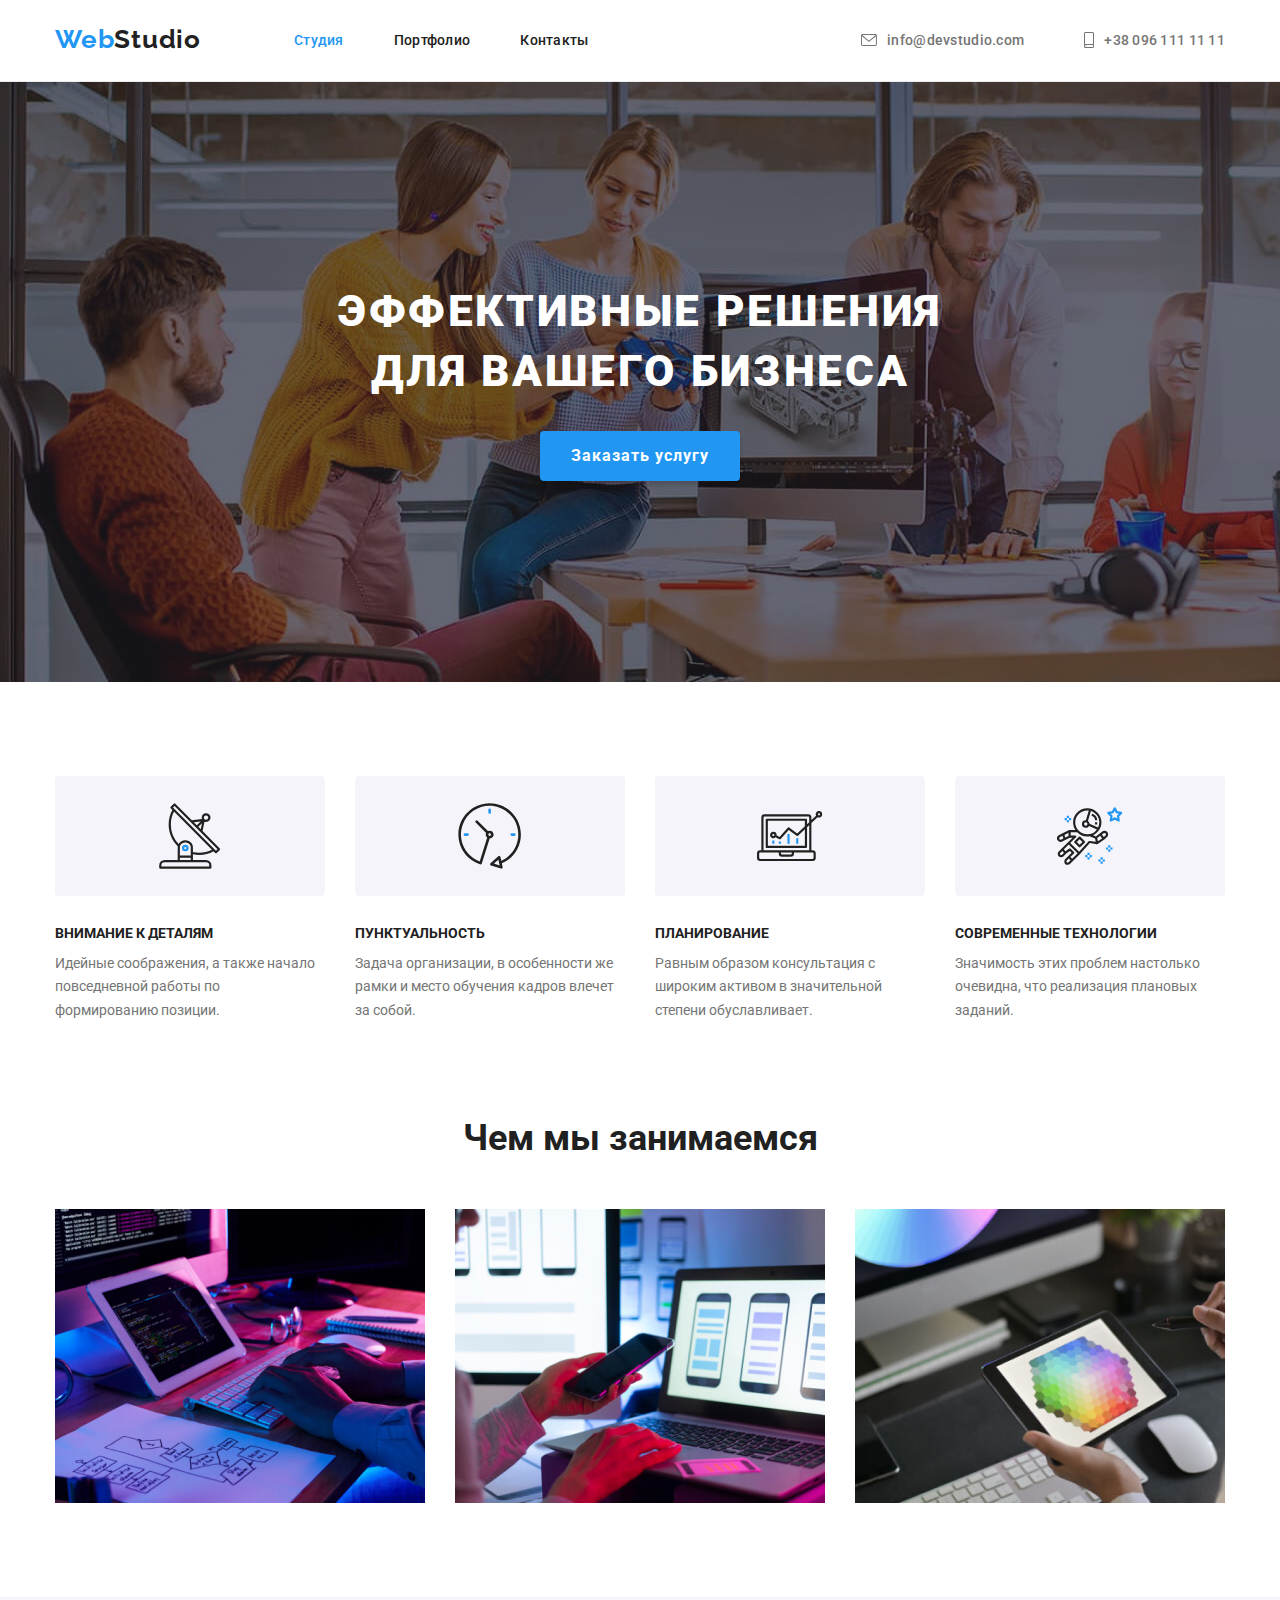
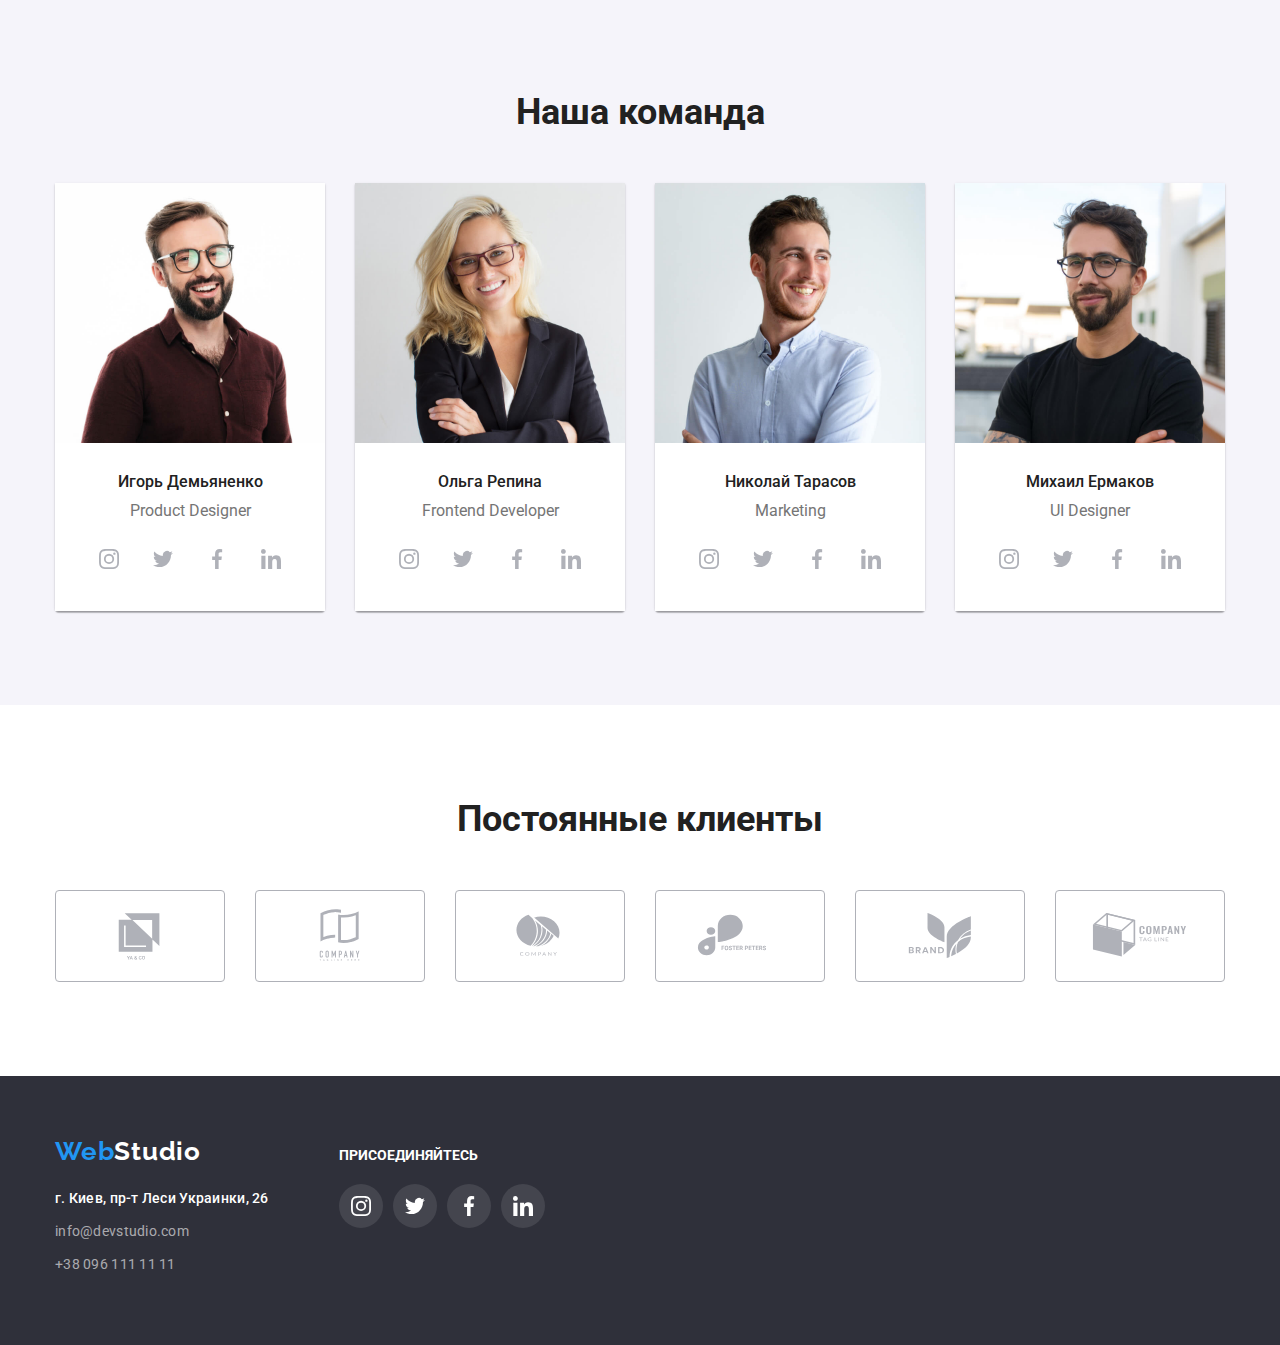
==== index.html @ e7f9e3fd "Добавляет задание № 4" ====
<!DOCTYPE html>
<html lang="ru">
  <head>
    <meta charset="UTF-8" />
    <meta http-equiv="X-UA-Compatible" content="IE=edge" />
    <meta name="viewport" content="width=device-width, initial-scale=1.0" />
    <title>Document</title>
    <link rel="preconnect" href="https://fonts.gstatic.com" />
    <link
      href="https://fonts.googleapis.com/css2?family=Raleway:wght@700&family=Roboto:wght@400;500;700;900&display=swap"
      rel="stylesheet"
    />
    <link rel="stylesheet" href="https://cdnjs.cloudflare.com/ajax/libs/modern-normalize/1.0.0/modern-normalize.css" />
    <link rel="stylesheet" href="./css/styles.css" />
  </head>
  <body>
    <header class="page-header">
      <div class="container main-nav">
        <a class="logo" href="./index.html">Web<span class="accend-logo">Studio</span></a>
        <nav>
          <ul class="site-nav list">
            <li class="item"><a class="linc current" href="./index.html">Студия</a></li>
            <li class="item"><a class="linc" href="./portfolio.html">Портфолио</a></li>
            <li class="item"><a class="linc" href="">Контакты</a></li>
          </ul>
        </nav>
        <ul class="contact-info list">
          <li class="item">
            <a class="linc header-mail-info" href="mailto:info@devstudio.com">
              <svg class="header-mail-info" width="16" height="12">
                <use href="./images/sprite.svg#icon-envelope"></use>
              </svg>
              info@devstudio.com</a
            >
          </li>
          <li class="item">
            <a class="linc header-tel-info" href="tel:+380961111111"
              ><svg class="header-mail-info" width="10" height="16">
                <use href="./images/sprite.svg#icon-smartphone"></use>
              </svg>
              +38 096 111 11 11</a
            >
          </li>
        </ul>
      </div>
    </header>
    <main>
      <!-- Блок герой -->

      <section class="hero-section">
        <div class="hero-container">
          <h1 class="page-title">Эффективные решения<br />для вашего бизнеса</h1>
          <button class="hero-btn" type="button">Заказать услугу</button>
        </div>
      </section>

      <!-- Особенности -->

      <section class="section">
        <div class="container">
          <h2 class="visually-hidden">Особенности</h2>
          <ul class="features list">
            <li class="features-item">
              <div class="icon">
                <svg class="icon-features">
                  <use href="./images/sprite.svg#icon-antenna"></use>
                </svg>
              </div>
              <h3 class="title-features">Внимание к деталям</h3>
              <p class="features-desc">
                Идейные соображения, а также начало повседневной работы по формированию позиции.
              </p>
            </li>

            <li class="features-item">
              <div class="icon">
                <svg class="icon-features">
                  <use href="./images/sprite.svg#icon-clock"></use>
                </svg>
              </div>
              <h3 class="title-features">Пунктуальность</h3>
              <p class="features-desc">
                Задача организации, в особенности же рамки и место обучения кадров влечет за собой.
              </p>
            </li>

            <li class="features-item">
              <div class="icon">
                <svg class="icon-features">
                  <use href="./images/sprite.svg#icon-diagram"></use>
                </svg>
              </div>
              <h3 class="title-features">Планирование</h3>
              <p class="features-desc">
                Равным образом консультация с широким активом в значительной степени обуславливает.
              </p>
            </li>

            <li class="features-item">
              <div class="icon">
                <svg class="icon-features">
                  <use href="./images/sprite.svg#icon-astronaut"></use>
                </svg>
              </div>
              <h3 class="title-features">Современные технологии</h3>
              <p class="features-desc">Значимость этих проблем настолько очевидна, что реализация плановых заданий.</p>
            </li>
          </ul>
        </div>
      </section>
      <!-- Чем мы занимаемся -->
      <section class="section zero-top-padding">
        <div class="container">
          <h2 class="title-work">Чем мы занимаемся</h2>
          <ul class="what-we-do-list list">
            <li class="what-we-do-item"><img src="./images/box1.jpg" width="370" alt="Пример работы на комьтере" /></li>
            <li class="what-we-do-item"><img src="./images/box2.jpg" width="370" alt="Пример на телефонах" /></li>
            <li class="what-we-do-item"><img src="./images/box3.jpg" width="370" alt="Пример планшете" /></li>
          </ul>
        </div>
      </section>
      <!-- Наша команда -->
      <section class="our-team">
        <div class="container">
          <h2 class="title-work">Наша команда</h2>
          <ul class="team-list list">
            <li class="team-card">
              <img src="./images/teamcard1.jpg" width="270" alt="Игорь Демьяненко" />
              <div class="team-card-text">
                <h3 class="team-title">Игорь Демьяненко</h3>
                <p class="team-desc" lang="en">Product Designer</p>
                <ul class="social-list-icon list">
                  <li class="social-item-icon">
                    <a class="social-icon-link link" href="#">
                      <svg class="social-icon">
                        <use href="./images/sprite.svg#icon-instagram"></use>
                      </svg>
                    </a>
                  </li>
                  <li class="social-item-icon">
                    <a class="social-icon-link link" href="#">
                      <svg class="social-icon">
                        <use href="./images/sprite.svg#icon-twitter"></use>
                      </svg>
                    </a>
                  </li>
                  <li class="social-item-icon">
                    <a class="social-icon-link link" href="#">
                      <svg class="social-icon">
                        <use href="./images/sprite.svg#icon-facebook"></use>
                      </svg>
                    </a>
                  </li>
                  <li class="social-item-icon">
                    <a class="social-icon-link link" href="#">
                      <svg class="social-icon">
                        <use href="./images/sprite.svg#icon-linkedin"></use>
                      </svg>
                    </a>
                  </li>
                </ul>
              </div>
            </li>

            <li class="team-card">
              <img src="./images/teamcard2.jpg" width="270" alt="Ольга Репина" />
              <div class="team-card-text">
                <h3 class="team-title">Ольга Репина</h3>
                <p class="team-desc" lang="en">Frontend Developer</p>
                <ul class="social-list-icon list">
                  <li class="social-item-icon">
                    <a class="social-icon-link link" href="#">
                      <svg class="social-icon">
                        <use href="./images/sprite.svg#icon-instagram"></use>
                      </svg>
                    </a>
                  </li>
                  <li class="social-item-icon">
                    <a class="social-icon-link link" href="#">
                      <svg class="social-icon">
                        <use href="./images/sprite.svg#icon-twitter"></use>
                      </svg>
                    </a>
                  </li>
                  <li class="social-item-icon">
                    <a class="social-icon-link link" href="#">
                      <svg class="social-icon">
                        <use href="./images/sprite.svg#icon-facebook"></use>
                      </svg>
                    </a>
                  </li>
                  <li class="social-item-icon">
                    <a class="social-icon-link link" href="#">
                      <svg class="social-icon">
                        <use href="./images/sprite.svg#icon-linkedin"></use>
                      </svg>
                    </a>
                  </li>
                </ul>
              </div>
            </li>

            <li class="team-card">
              <img src="./images/teamcard3.jpg" width="270" alt="Николай Тарасов" />
              <div class="team-card-text">
                <h3 class="team-title">Николай Тарасов</h3>
                <p class="team-desc" lang="en">Marketing</p>
                <ul class="social-list-icon list">
                  <li class="social-item-icon">
                    <a class="social-icon-link link" href="#">
                      <svg class="social-icon">
                        <use href="./images/sprite.svg#icon-instagram"></use>
                      </svg>
                    </a>
                  </li>
                  <li class="social-item-icon">
                    <a class="social-icon-link link" href="#">
                      <svg class="social-icon">
                        <use href="./images/sprite.svg#icon-twitter"></use>
                      </svg>
                    </a>
                  </li>
                  <li class="social-item-icon">
                    <a class="social-icon-link link" href="#">
                      <svg class="social-icon">
                        <use href="./images/sprite.svg#icon-facebook"></use>
                      </svg>
                    </a>
                  </li>
                  <li class="social-item-icon">
                    <a class="social-icon-link link" href="#">
                      <svg class="social-icon">
                        <use href="./images/sprite.svg#icon-linkedin"></use>
                      </svg>
                    </a>
                  </li>
                </ul>
              </div>
            </li>

            <li class="team-card">
              <img src="./images/teamcard4.jpg" width="270" alt="Михаил Ермаков" />
              <div class="team-card-text">
                <h3 class="team-title">Михаил Ермаков</h3>
                <p class="team-desc" lang="en">UI Designer</p>
                <ul class="social-list-icon list">
                  <li class="social-item-icon">
                    <a class="social-icon-link link" href="#">
                      <svg class="social-icon">
                        <use href="./images/sprite.svg#icon-instagram"></use>
                      </svg>
                    </a>
                  </li>
                  <li class="social-item-icon">
                    <a class="social-icon-link link" href="#">
                      <svg class="social-icon">
                        <use href="./images/sprite.svg#icon-twitter"></use>
                      </svg>
                    </a>
                  </li>
                  <li class="social-item-icon">
                    <a class="social-icon-link link" href="#">
                      <svg class="social-icon">
                        <use href="./images/sprite.svg#icon-facebook"></use>
                      </svg>
                    </a>
                  </li>
                  <li class="social-item-icon">
                    <a class="social-icon-link link" href="#">
                      <svg class="social-icon">
                        <use href="./images/sprite.svg#icon-linkedin"></use>
                      </svg>
                    </a>
                  </li>
                </ul>
              </div>
            </li>
          </ul>
        </div>
      </section>
    </main>

    <!-- Постоянные клиенты -->

    <section class="section">
      <div class="container">
        <h2 class="section-title">Постоянные клиенты</h2>
        <ul class="clients-list list">
          <li class="clients-item">
            <a class="clients-link" href="#">
              <svg class="clients-icons-svg" width="41" height="47">
                <use href="./images/sprite.svg#icon-client1"></use>
              </svg>
            </a>
          </li>
          <li class="clients-item">
            <a class="clients-link" href="#">
              <svg class="clients-icons-svg" width="40" height="52">
                <use href="./images/sprite.svg#icon-client2"></use>
              </svg>
            </a>
          </li>
          <li class="clients-item">
            <a class="clients-link" href="#">
              <svg class="clients-icons-svg" width="43" height="41">
                <use href="./images/sprite.svg#icon-client3"></use>
              </svg>
            </a>
          </li>
          <li class="clients-item">
            <a class="clients-link" href="#">
              <svg class="clients-icons-svg" width="84" height="41">
                <use href="./images/sprite.svg#icon-client4"></use>
              </svg>
            </a>
          </li>
          <li class="clients-item">
            <a class="clients-link" href="#">
              <svg class="clients-icons-svg" width="62" height="45">
                <use href="./images/sprite.svg#icon-client5"></use>
              </svg>
            </a>
          </li>
          <li class="clients-item">
            <a class="clients-link" href="#">
              <svg class="clients-icons-svg" width="94" height="44">
                <use href="./images/sprite.svg#icon-client6"></use>
              </svg>
            </a>
          </li>
        </ul>
      </div>
    </section>
    <!-- Футер -->

    <footer class="section-footer">
      <div class="container d-flex">
        <div class="address-wrapp">
          <a class="logo logo-footer" href="./index.html">Web<span class="accend-logo-footer">Studio</span></a>
          <address class="address">
            <ul class="list navigation">
              <li>
                <a class="linc navigation" target="_blank" rel="noreferrer noopener" href="http://surl.li/pcxl"
                  >г. Киев, пр-т Леси Украинки, 26</a
                >
              </li>
              <li>
                <a class="linc contact-info contact-info-footer" href="mailto:info@devstudio.com">info@devstudio.com</a>
              </li>
              <li>
                <a class="linc contact-info" href="tel:+380961111111">+38 096 111 11 11</a>
              </li>
            </ul>
          </address>
        </div>
        <div class="socials-wrap">
          <p class="socials-title">присоединяйтесь</p>
          <ul class="social-list-icon list">
            <li class="social-item-icon">
              <a class="social-icon-link link" href="">
                <svg class="social-icon">
                  <use href="./images/sprite.svg#icon-instagram"></use>
                </svg>
              </a>
            </li>
            <li class="social-item-icon">
              <a class="social-icon-link link" href="">
                <svg class="social-icon">
                  <use href="./images/sprite.svg#icon-twitter"></use>
                </svg>
              </a>
            </li>
            <li class="social-item-icon">
              <a class="social-icon-link link" href="">
                <svg class="social-icon">
                  <use href="./images/sprite.svg#icon-facebook"></use>
                </svg>
              </a>
            </li>
            <li class="social-item-icon">
              <a class="social-icon-link link" href="">
                <svg class="social-icon">
                  <use href="./images/sprite.svg#icon-linkedin"></use>
                </svg>
              </a>
            </li>
          </ul>
        </div>
      </div>
    </footer>
  </body>
</html>
---- css/styles.css ----
:root {
  --accend-color: #2196f3;

  --primary-text-color: #212121;
  --secondary-text-color: #757575;
  --header-bg-color: #ffffff;

  --hero-bg-color: #2f303a;
  --primary-main-color: #e5e5e5;
  --secondary-main-color: #f5f4fa;

  --primary-font-famaly: 'Roboto', 'sans-serif';
  --secondary-font-famaly: 'Raleway', 'sans-serif';

  --title-font-weight: 700;
  --sub-titel-font-weigt: 500;
  --primary-font-size: 14px;
  --secondary-font-size: 16px;
  --line-height: 1.14;
  --main-letter-spacing: 0.03em;

  --card-set-gap: 30px;
}

/* Сброс сандартных стилей */

.list {
  list-style: none;
  padding: 0;
}

img {
  display: block;
  width: 100%;
  height: auto;
}

h1,
h2,
h3,
h4,
p,
ul {
  margin: 0;
}

/* Хедер */

.linc.header-tel-info,
.linc.header-mail-info {
  color: var(--secondary-text-color);
}

.header-mail-info {
  margin-right: 10px;
  fill: currentColor;
}

.header-mail-info:hover,
.header-mail-info:focus {
  fill: var(--accend-color);
}

.linc.header-tel-info:hover,
.linc.header-tel-info:focus {
  fill: var(--accend-color);
}

.page-header {
  border-bottom: 1px solid #ececec;
}

body {
  font-family: var(--primary-font-famaly);
  font-size: var(--primary-font-size);
  line-height: var(--line-height);
  color: var(--primary-text-color);
  background-color: var(--header-bg-color);
}

/* Навигация сайта */

.linc {
  display: flex;
  align-items: center;
  color: var(--primary-text-color);
  text-decoration: none;
  font-weight: var(--sub-titel-font-weigt);
  font-size: var(--primary-font-size);
  line-height: 1.19;
  letter-spacing: 0.02em;
  padding: 32px 0px;
}

.linc:hover,
.linc:focus {
  color: var(--accend-color);
}

.site-nav .linc.current {
  color: var(--accend-color);
}

.site-nav .linc {
  display: block;
  padding: 30px 0px;
}

.site-nav {
  display: flex;
}

.site-nav .item + .item {
  margin-left: 50px;
}

/* Контакты */

.contact-info {
  display: flex;
  margin-left: auto;

  padding-top: 0px;
  padding-bottom: 0px;
}

.contact-info .item + .item {
  margin-left: 50px;
}

/* main-nav */

.main-nav {
  display: flex;
  align-items: center;
}

.container {
  width: 1200px;
  padding-left: 15px;
  padding-right: 15px;
  margin: 0 auto;
}

/* .site-nav .item:not(:last-child) {
  margin-right: 50px;
} */

/* Логотип */

.logo {
  font-family: var(--secondary-font-famaly);
  font-weight: bold;
  font-size: 26px;
  line-height: 1.2;
  letter-spacing: var(--main-letter-spacing);
  text-decoration: none;
  color: var(--accend-color);
  margin-right: 93px;
  padding-top: 24px;
  padding-bottom: 25px;
}

.logo-footer {
  margin-right: 0px;
  margin-bottom: 20px;
  display: inline-block;
  padding-top: 0;
  padding-bottom: 0;
}

.accend-logo {
  color: var(--primary-text-color);
}

/* Герой */

.page-title {
  font-family: var(--primary-font-famaly);
  font-weight: 900;
  font-size: 44px;
  line-height: 1.36;
  letter-spacing: 0.06em;
  text-transform: uppercase;
  color: var(--header-bg-color);
  margin-bottom: 30px;
  text-align: center;
}

.hero-section {
  min-height: 600px;
  /* max-width: 1600px; */
  display: flex;
  justify-content: center;
  align-items: center;
  text-align: center;
  background-color: var(--hero-bg-color);
  background-image: linear-gradient(to right, rgba(47, 48, 58, 0.4), rgba(47, 48, 58, 0.4)), url(../images/bgimg.jpg);
  background-size: cover;
}

.hero-btn {
  font-weight: var(--title-font-weight);
  font-size: var(--secondary-font-size);
  line-height: 1.8;
  letter-spacing: 0.06em;
  text-align: center;

  color: var(--header-bg-color);
  background-color: var(--accend-color);

  border: none;
  border-radius: 4px;
  min-width: 200px;
  min-height: 50px;
  cursor: pointer;
  box-shadow: 0px 4px 4px rgba(0, 0, 0, 0.15);
}

/* Особенности */

.visually-hidden {
  position: absolute !important;
  clip: rect(1px 1px 1px 1px);
  clip: rect(1px, 1px, 1px, 1px);
  padding: 0 !important;
  border: 0 !important;
  height: 1px !important;
  width: 1px !important;
  overflow: hidden;
}

.features {
  display: flex;
  flex-wrap: wrap;
  margin-left: -30px;
  margin-top: -30px;
}

.features-item {
  width: calc(100% / 4 - 30px);
  margin-left: 30px;
  margin-top: 30px;
}

.title-features {
  font-size: var(--primary-font-size);
  font-weight: var(--title-font-weight);
  text-transform: uppercase;
  margin-bottom: 10px;
}

.features-desc {
  line-height: 1.7;
  color: var(--secondary-text-color);
}

/* section */

.section {
  padding-top: 94px;
  padding-bottom: 94px;
}

.section-title {
  font-weight: var(--title-font-weight);
  font-size: 36px;
  text-align: center;
  margin-bottom: 50px;
}

/* Чем мы занимаемся */

.section.zero-top-padding {
  padding-top: 0;
}

.what-we-do-list {
  display: flex;
  flex-wrap: wrap;
  margin-left: -30px;
  margin-top: -30px;
  padding-left: 0px;
}

.what-we-do-item {
  display: flex;
  width: calc(100% / 3 - 30px);
  margin-left: 30px;
  margin-top: 30px;
}

.title-work {
  font-weight: bold;
  font-size: 36px;
  line-height: 42px;
  text-align: center;
  margin-bottom: 50px;
}

.icon {
  display: flex;
  background: #f5f4fa;
  width: 270px;
  height: 120px;
  border-radius: 4px;
  justify-content: center;
  align-items: center;
  margin-bottom: 30px;
}

.icon-features {
  display: block;
  width: 65.32px;
  height: 70px;
}

/* Наша команда */

.our-team {
  background-color: var(--secondary-main-color);
  padding-top: 94px;
  padding-bottom: 94px;
}

.team-title {
  font-weight: var(--sub-titel-font-weigt);
  font-size: var(--secondary-font-size);
  line-height: 1.18;
  margin-bottom: 10px;
}

.team-desc {
  color: var(--secondary-text-color);
  font-size: var(--secondary-font-size);
  line-height: 1.18;
  margin-bottom: 16px;
}

.team-card-text {
  padding: 30px 30px;
  background-color: var(--header-bg-color);
}

.team-card {
  width: calc(100% / 4 - 30px);
  margin-left: 30px;
  margin-top: 30px;

  text-align: center;
  background-color: var(--primary-bg-color);
  box-shadow: 0px 1px 3px rgba(0, 0, 0, 0.12), 0px 1px 1px rgba(0, 0, 0, 0.14), 0px 2px 1px rgba(0, 0, 0, 0.2);
  border-radius: 0px 0px 4px 4px;
}

.team-list {
  display: flex;
  flex-wrap: wrap;
  margin-left: -30px;
  margin-top: -30px;
}

/* Постоянные клиенты */

.clients-list {
  display: flex;
  flex-wrap: wrap;
  margin-top: calc(-1 * var(--card-set-gap));
  margin-left: calc(-1 * var(--card-set-gap));
}

.clients-item {
  width: calc((100% - var(--card-set-gap) * 6) / 6);
  margin-top: var(--card-set-gap);
  margin-left: var(--card-set-gap);
}

.clients-link {
  display: flex;
  justify-content: center;
  align-items: center;
  width: 170px;
  height: 92px;
  border: 1px solid #afb1b8;
  border-radius: 4px;
}

.clients-link:hover,
.clients-link:focus {
  border-color: var(--accend-color);
}

.clients-link:hover .clients-icons-svg,
.clients-link:focus .clients-icons-svg {
  fill: var(--accend-color);
}

.clients-icons-svg {
  width: 106px;
  height: 60px;
  fill: #afb1b8;
}

/* Футер */

.section-footer {
  background-color: var(--hero-bg-color);
  padding-top: 60px;
  padding-bottom: 60px;
}

.accend-logo-footer {
  color: var(--header-bg-color);
}

.navigation {
  font-style: normal;
  font-size: var(--primary-font-sise);
  line-height: 1.71;
  color: var(--header-bg-color);
  margin-bottom: 9px;
  display: inline-block;
  padding-top: 0px;
  padding-bottom: 0px;
}

.contact-info {
  font-style: normal;
  font-weight: 400;
  line-height: 1.7;
  color: rgba(255, 255, 255, 0.6);
}

.address-wrapp {
  display: inline-block;
  max-width: 231px;
  margin-right: 70px;
}

.section-footer .container.d-flex {
  display: flex;
  align-items: baseline;
}

/* .social-footer .container.d-flex .socials-title {
  margin-bottom: 8px;
} */

/* social icon */

.socials-title {
  font-weight: 700;
  text-transform: uppercase;
  color: var(--header-bg-color);
  margin-bottom: 20px;
}

.socials-wrap {
  display: inline-block;
}

.social-item-icon:not(:last-child) {
  margin-right: 10px;
}

.social-icon-link {
  display: flex;
  justify-content: center;
  align-items: center;
  width: 44px;
  height: 44px;
}

.social-list-icon {
  display: inline-flex;
}

.social-icon-link:hover .social-icon,
.social-icon-link:focus .social-icon {
  fill: var(--header-bg-color);
}

.social-icon {
  width: 20px;
  height: 20px;
  fill: #afb1b8;
}

.section-footer .social-icon {
  fill: #fff;
}

.section-footer .social-icon-link {
  border-radius: 50%;
  background-color: rgba(255, 255, 255, 0.1);
}

.social-icon-link:hover,
.social-icon-link:focus {
  background-color: var(--accend-color);
  border-radius: 50%;
}

/* portfolio.html */

.buttons:hover,
.buttons:focus {
  color: var(--header-bg-color);
  background-color: var(--accend-color);
  box-shadow: 0px 3px 1px rgba(0, 0, 0, 0.1), 0px 1px 2px rgba(0, 0, 0, 0.08), 0px 2px 2px rgba(0, 0, 0, 0.12);
}

.buttons {
  font-weight: var(--sub-titel-font-weigt);
  font-size: var(--secondary-font-size);
  line-height: 1.6;
  letter-spacing: 0.03em;
  background-color: #f5f4fa;
  cursor: pointer;
  border: none;
  border-radius: 4px;
  padding: 6px 22px;
}

.portfolio-title {
  font-size: 18px;
  line-height: 2;
  letter-spacing: 0.06em;
}

.portfolio-desc {
  font-size: var(--secondary-font-size);
  line-height: 1.8;
  color: #757575;
}

.web-site {
  margin-bottom: 50px;
  display: flex;
  justify-content: center;
}

.web-site .item + .item {
  margin-left: 8px;
}

.portfolio {
  display: flex;
  flex-wrap: wrap;
  margin-left: -30px;
  margin-top: -30px;
}

.portfolio-card {
  width: calc(100% / 3 - 30px);
  /* flex-basis: calc((100% - 30px * 3) / 3); */
  margin-left: 30px;
  margin-top: 30px;
}

.portf-card-text {
  padding: 20px 24px;
  border: 1px solid #eee;
  border-top: none;
}

.contact-info-footer {
  margin-bottom: 9px;
  padding-top: 0px;
  padding-bottom: 0px;
}

/* buttons */

.web-site .item .buttons.current {
  color: var(--header-bg-color);
  background-color: var(--accend-color);
  box-shadow: 0px 3px 1px rgba(0, 0, 0, 0.1), 0px 1px 2px rgba(0, 0, 0, 0.08), 0px 2px 2px rgba(0, 0, 0, 0.12);
}
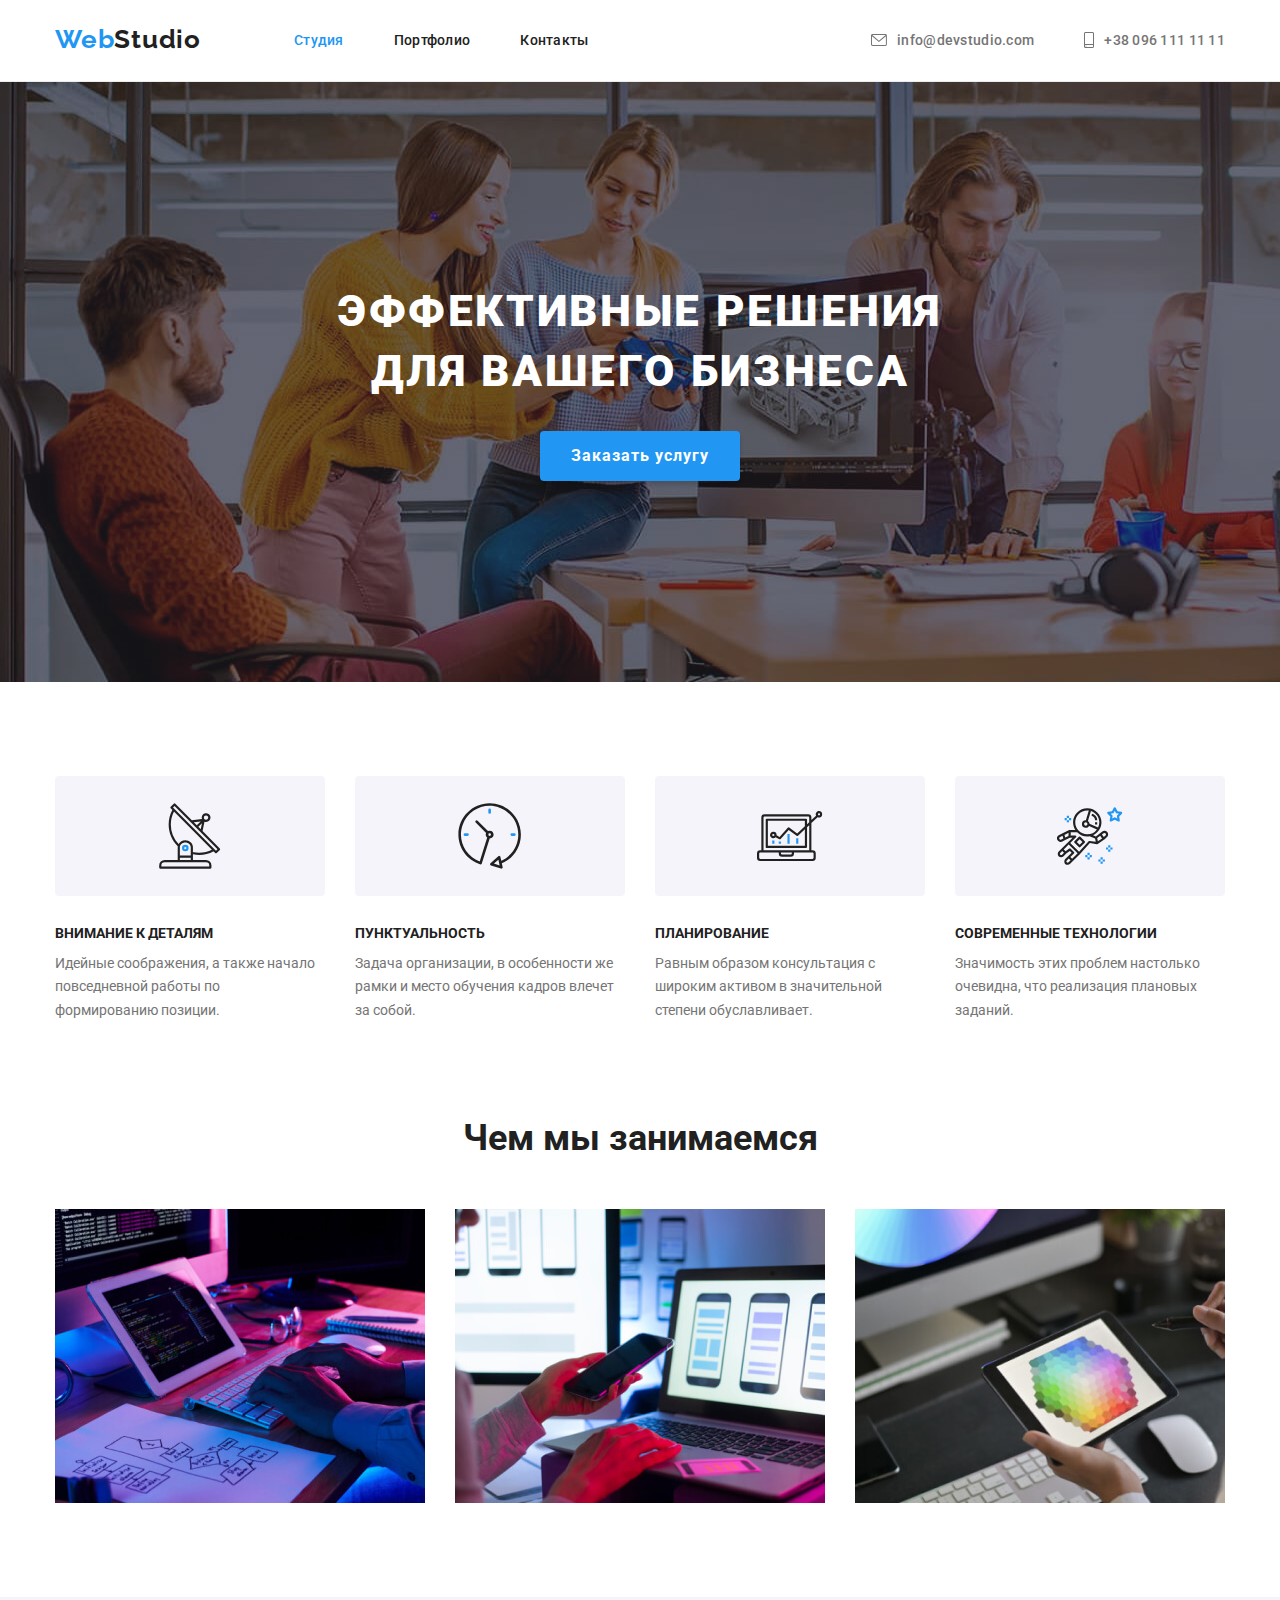
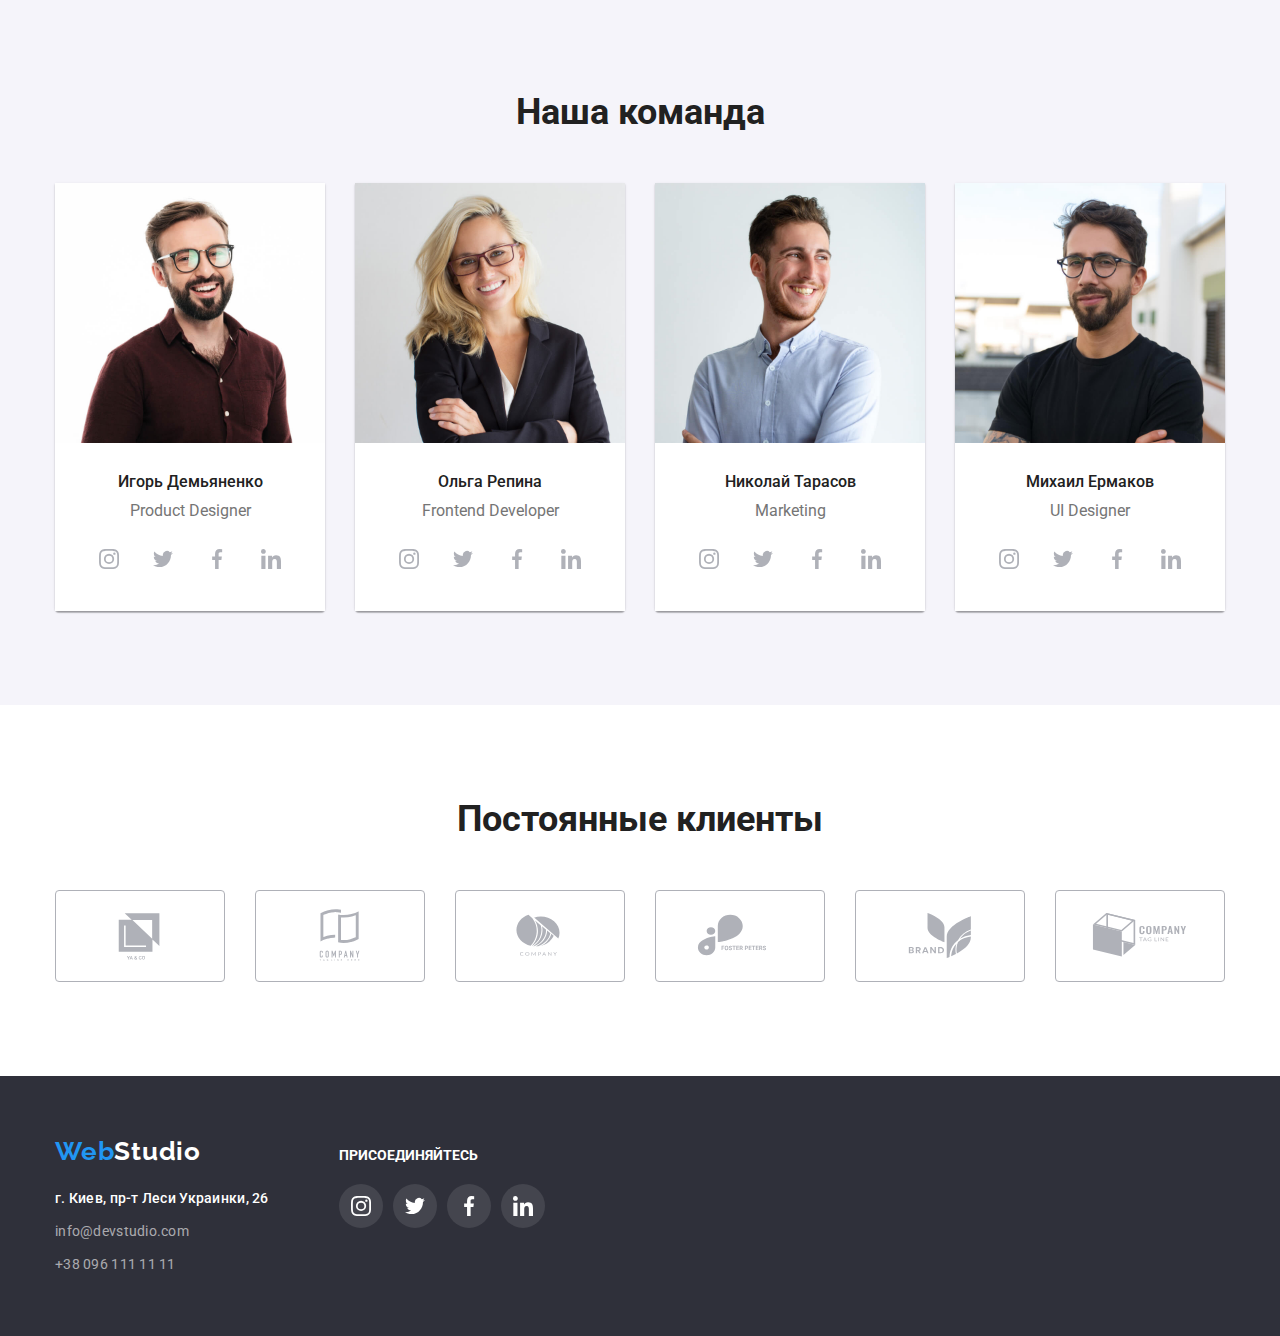
==== commit aae65d45: "Добавляет правки ментора." ====
--- a/index.html
+++ b/index.html
@@ -10,17 +10,28 @@
       href="https://fonts.googleapis.com/css2?family=Raleway:wght@700&family=Roboto:wght@400;500;700;900&display=swap"
       rel="stylesheet"
     />
-    <link rel="stylesheet" href="https://cdnjs.cloudflare.com/ajax/libs/modern-normalize/1.0.0/modern-normalize.css" />
+    <link
+      rel="stylesheet"
+      href="https://cdnjs.cloudflare.com/ajax/libs/modern-normalize/1.0.0/modern-normalize.css"
+    />
     <link rel="stylesheet" href="./css/styles.css" />
   </head>
   <body>
     <header class="page-header">
       <div class="container main-nav">
-        <a class="logo" href="./index.html">Web<span class="accend-logo">Studio</span></a>
+        <a class="logo" href="./index.html"
+          >Web<span class="accend-logo">Studio</span></a
+        >
         <nav>
           <ul class="site-nav list">
-            <li class="item"><a class="linc current" href="./index.html">Студия</a></li>
-            <li class="item"><a class="linc" href="./portfolio.html">Портфолио</a></li>
+            <li class="item">
+              <a class="linc current" href="./index.html">Студия</a>
+            </li>
+
+            <li class="item">
+              <a class="linc" href="./portfolio.html">Портфолио</a>
+            </li>
+
             <li class="item"><a class="linc" href="">Контакты</a></li>
           </ul>
         </nav>
@@ -30,16 +41,17 @@
               <svg class="header-mail-info" width="16" height="12">
                 <use href="./images/sprite.svg#icon-envelope"></use>
               </svg>
-              info@devstudio.com</a
-            >
-          </li>
+              info@devstudio.com
+            </a>
+          </li>
+
           <li class="item">
-            <a class="linc header-tel-info" href="tel:+380961111111"
-              ><svg class="header-mail-info" width="10" height="16">
+            <a class="linc header-tel-info" href="tel:+380961111111">
+              <svg class="header-mail-info" width="10" height="16">
                 <use href="./images/sprite.svg#icon-smartphone"></use>
               </svg>
-              +38 096 111 11 11</a
-            >
+              +38 096 111 11 11
+            </a>
           </li>
         </ul>
       </div>
@@ -49,7 +61,11 @@
 
       <section class="hero-section">
         <div class="hero-container">
-          <h1 class="page-title">Эффективные решения<br />для вашего бизнеса</h1>
+          <h1 class="page-title">
+            Эффективные решения
+            <br />
+            для вашего бизнеса
+          </h1>
           <button class="hero-btn" type="button">Заказать услугу</button>
         </div>
       </section>
@@ -68,7 +84,8 @@
               </div>
               <h3 class="title-features">Внимание к деталям</h3>
               <p class="features-desc">
-                Идейные соображения, а также начало повседневной работы по формированию позиции.
+                Идейные соображения, а также начало повседневной работы по
+                формированию позиции.
               </p>
             </li>
 
@@ -80,7 +97,8 @@
               </div>
               <h3 class="title-features">Пунктуальность</h3>
               <p class="features-desc">
-                Задача организации, в особенности же рамки и место обучения кадров влечет за собой.
+                Задача организации, в особенности же рамки и место обучения
+                кадров влечет за собой.
               </p>
             </li>
 
@@ -92,7 +110,8 @@
               </div>
               <h3 class="title-features">Планирование</h3>
               <p class="features-desc">
-                Равным образом консультация с широким активом в значительной степени обуславливает.
+                Равным образом консультация с широким активом в значительной
+                степени обуславливает.
               </p>
             </li>
 
@@ -103,29 +122,56 @@
                 </svg>
               </div>
               <h3 class="title-features">Современные технологии</h3>
-              <p class="features-desc">Значимость этих проблем настолько очевидна, что реализация плановых заданий.</p>
+              <p class="features-desc">
+                Значимость этих проблем настолько очевидна, что реализация
+                плановых заданий.
+              </p>
             </li>
           </ul>
         </div>
       </section>
+
       <!-- Чем мы занимаемся -->
+
       <section class="section zero-top-padding">
         <div class="container">
           <h2 class="title-work">Чем мы занимаемся</h2>
           <ul class="what-we-do-list list">
-            <li class="what-we-do-item"><img src="./images/box1.jpg" width="370" alt="Пример работы на комьтере" /></li>
-            <li class="what-we-do-item"><img src="./images/box2.jpg" width="370" alt="Пример на телефонах" /></li>
-            <li class="what-we-do-item"><img src="./images/box3.jpg" width="370" alt="Пример планшете" /></li>
+            <li class="what-we-do-item">
+              <img
+                src="./images/box1.jpg"
+                width="370"
+                alt="Пример работы на комьтере"
+              />
+            </li>
+
+            <li class="what-we-do-item">
+              <img
+                src="./images/box2.jpg"
+                width="370"
+                alt="Пример на телефонах"
+              />
+            </li>
+
+            <li class="what-we-do-item">
+              <img src="./images/box3.jpg" width="370" alt="Пример планшете" />
+            </li>
           </ul>
         </div>
       </section>
+
       <!-- Наша команда -->
+
       <section class="our-team">
         <div class="container">
           <h2 class="title-work">Наша команда</h2>
           <ul class="team-list list">
             <li class="team-card">
-              <img src="./images/teamcard1.jpg" width="270" alt="Игорь Демьяненко" />
+              <img
+                src="./images/teamcard1.jpg"
+                width="270"
+                alt="Игорь Демьяненко"
+              />
               <div class="team-card-text">
                 <h3 class="team-title">Игорь Демьяненко</h3>
                 <p class="team-desc" lang="en">Product Designer</p>
@@ -137,6 +183,7 @@
                       </svg>
                     </a>
                   </li>
+
                   <li class="social-item-icon">
                     <a class="social-icon-link link" href="#">
                       <svg class="social-icon">
@@ -144,6 +191,7 @@
                       </svg>
                     </a>
                   </li>
+
                   <li class="social-item-icon">
                     <a class="social-icon-link link" href="#">
                       <svg class="social-icon">
@@ -151,6 +199,7 @@
                       </svg>
                     </a>
                   </li>
+
                   <li class="social-item-icon">
                     <a class="social-icon-link link" href="#">
                       <svg class="social-icon">
@@ -163,7 +212,11 @@
             </li>
 
             <li class="team-card">
-              <img src="./images/teamcard2.jpg" width="270" alt="Ольга Репина" />
+              <img
+                src="./images/teamcard2.jpg"
+                width="270"
+                alt="Ольга Репина"
+              />
               <div class="team-card-text">
                 <h3 class="team-title">Ольга Репина</h3>
                 <p class="team-desc" lang="en">Frontend Developer</p>
@@ -175,6 +228,7 @@
                       </svg>
                     </a>
                   </li>
+
                   <li class="social-item-icon">
                     <a class="social-icon-link link" href="#">
                       <svg class="social-icon">
@@ -182,6 +236,7 @@
                       </svg>
                     </a>
                   </li>
+
                   <li class="social-item-icon">
                     <a class="social-icon-link link" href="#">
                       <svg class="social-icon">
@@ -189,6 +244,7 @@
                       </svg>
                     </a>
                   </li>
+
                   <li class="social-item-icon">
                     <a class="social-icon-link link" href="#">
                       <svg class="social-icon">
@@ -201,7 +257,11 @@
             </li>
 
             <li class="team-card">
-              <img src="./images/teamcard3.jpg" width="270" alt="Николай Тарасов" />
+              <img
+                src="./images/teamcard3.jpg"
+                width="270"
+                alt="Николай Тарасов"
+              />
               <div class="team-card-text">
                 <h3 class="team-title">Николай Тарасов</h3>
                 <p class="team-desc" lang="en">Marketing</p>
@@ -213,6 +273,7 @@
                       </svg>
                     </a>
                   </li>
+
                   <li class="social-item-icon">
                     <a class="social-icon-link link" href="#">
                       <svg class="social-icon">
@@ -220,6 +281,7 @@
                       </svg>
                     </a>
                   </li>
+
                   <li class="social-item-icon">
                     <a class="social-icon-link link" href="#">
                       <svg class="social-icon">
@@ -227,6 +289,7 @@
                       </svg>
                     </a>
                   </li>
+
                   <li class="social-item-icon">
                     <a class="social-icon-link link" href="#">
                       <svg class="social-icon">
@@ -239,7 +302,11 @@
             </li>
 
             <li class="team-card">
-              <img src="./images/teamcard4.jpg" width="270" alt="Михаил Ермаков" />
+              <img
+                src="./images/teamcard4.jpg"
+                width="270"
+                alt="Михаил Ермаков"
+              />
               <div class="team-card-text">
                 <h3 class="team-title">Михаил Ермаков</h3>
                 <p class="team-desc" lang="en">UI Designer</p>
@@ -251,6 +318,7 @@
                       </svg>
                     </a>
                   </li>
+
                   <li class="social-item-icon">
                     <a class="social-icon-link link" href="#">
                       <svg class="social-icon">
@@ -265,6 +333,7 @@
                       </svg>
                     </a>
                   </li>
+
                   <li class="social-item-icon">
                     <a class="social-icon-link link" href="#">
                       <svg class="social-icon">
@@ -293,6 +362,7 @@
               </svg>
             </a>
           </li>
+
           <li class="clients-item">
             <a class="clients-link" href="#">
               <svg class="clients-icons-svg" width="40" height="52">
@@ -300,6 +370,7 @@
               </svg>
             </a>
           </li>
+
           <li class="clients-item">
             <a class="clients-link" href="#">
               <svg class="clients-icons-svg" width="43" height="41">
@@ -307,6 +378,7 @@
               </svg>
             </a>
           </li>
+
           <li class="clients-item">
             <a class="clients-link" href="#">
               <svg class="clients-icons-svg" width="84" height="41">
@@ -314,6 +386,7 @@
               </svg>
             </a>
           </li>
+
           <li class="clients-item">
             <a class="clients-link" href="#">
               <svg class="clients-icons-svg" width="62" height="45">
@@ -321,6 +394,7 @@
               </svg>
             </a>
           </li>
+
           <li class="clients-item">
             <a class="clients-link" href="#">
               <svg class="clients-icons-svg" width="94" height="44">
@@ -331,24 +405,37 @@
         </ul>
       </div>
     </section>
+
     <!-- Футер -->
 
     <footer class="section-footer">
-      <div class="container d-flex">
+      <div class="container">
         <div class="address-wrapp">
-          <a class="logo logo-footer" href="./index.html">Web<span class="accend-logo-footer">Studio</span></a>
+          <a class="logo logo-footer" href="./index.html"
+            >Web<span class="accend-logo-footer">Studio</span></a
+          >
           <address class="address">
-            <ul class="list navigation">
+            <ul class="list">
               <li>
-                <a class="linc navigation" target="_blank" rel="noreferrer noopener" href="http://surl.li/pcxl"
+                <a
+                  class="linc navigation"
+                  target="_blank"
+                  rel="noreferrer noopener"
+                  href="http://surl.li/pcxl"
                   >г. Киев, пр-т Леси Украинки, 26</a
                 >
               </li>
+
               <li>
-                <a class="linc contact-info contact-info-footer" href="mailto:info@devstudio.com">info@devstudio.com</a>
+                <a class="linc footer-mail" href="mailto:info@devstudio.com"
+                  >info@devstudio.com</a
+                >
               </li>
+
               <li>
-                <a class="linc contact-info" href="tel:+380961111111">+38 096 111 11 11</a>
+                <a class="linc footer-tell" href="tel:+380961111111"
+                  >+38 096 111 11 11</a
+                >
               </li>
             </ul>
           </address>
@@ -363,6 +450,7 @@
                 </svg>
               </a>
             </li>
+
             <li class="social-item-icon">
               <a class="social-icon-link link" href="">
                 <svg class="social-icon">
@@ -370,6 +458,7 @@
                 </svg>
               </a>
             </li>
+
             <li class="social-item-icon">
               <a class="social-icon-link link" href="">
                 <svg class="social-icon">
@@ -377,6 +466,7 @@
                 </svg>
               </a>
             </li>
+
             <li class="social-item-icon">
               <a class="social-icon-link link" href="">
                 <svg class="social-icon">
--- a/css/styles.css
+++ b/css/styles.css
@@ -20,6 +20,14 @@
   --main-letter-spacing: 0.03em;
 
   --card-set-gap: 30px;
+}
+
+body {
+  font-family: var(--primary-font-famaly);
+  font-size: var(--primary-font-size);
+  line-height: var(--line-height);
+  color: var(--primary-text-color);
+  background-color: var(--header-bg-color);
 }
 
 /* Сброс сандартных стилей */
@@ -45,106 +53,6 @@
 }
 
 /* Хедер */
-
-.linc.header-tel-info,
-.linc.header-mail-info {
-  color: var(--secondary-text-color);
-}
-
-.header-mail-info {
-  margin-right: 10px;
-  fill: currentColor;
-}
-
-.header-mail-info:hover,
-.header-mail-info:focus {
-  fill: var(--accend-color);
-}
-
-.linc.header-tel-info:hover,
-.linc.header-tel-info:focus {
-  fill: var(--accend-color);
-}
-
-.page-header {
-  border-bottom: 1px solid #ececec;
-}
-
-body {
-  font-family: var(--primary-font-famaly);
-  font-size: var(--primary-font-size);
-  line-height: var(--line-height);
-  color: var(--primary-text-color);
-  background-color: var(--header-bg-color);
-}
-
-/* Навигация сайта */
-
-.linc {
-  display: flex;
-  align-items: center;
-  color: var(--primary-text-color);
-  text-decoration: none;
-  font-weight: var(--sub-titel-font-weigt);
-  font-size: var(--primary-font-size);
-  line-height: 1.19;
-  letter-spacing: 0.02em;
-  padding: 32px 0px;
-}
-
-.linc:hover,
-.linc:focus {
-  color: var(--accend-color);
-}
-
-.site-nav .linc.current {
-  color: var(--accend-color);
-}
-
-.site-nav .linc {
-  display: block;
-  padding: 30px 0px;
-}
-
-.site-nav {
-  display: flex;
-}
-
-.site-nav .item + .item {
-  margin-left: 50px;
-}
-
-/* Контакты */
-
-.contact-info {
-  display: flex;
-  margin-left: auto;
-
-  padding-top: 0px;
-  padding-bottom: 0px;
-}
-
-.contact-info .item + .item {
-  margin-left: 50px;
-}
-
-/* main-nav */
-
-.main-nav {
-  display: flex;
-  align-items: center;
-}
-
-.container {
-  width: 1200px;
-  padding-left: 15px;
-  padding-right: 15px;
-  margin: 0 auto;
-}
-
-/* .site-nav .item:not(:last-child) {
-  margin-right: 50px;
-} */
 
 /* Логотип */
 
@@ -161,16 +69,97 @@
   padding-bottom: 25px;
 }
 
-.logo-footer {
-  margin-right: 0px;
-  margin-bottom: 20px;
-  display: inline-block;
-  padding-top: 0;
-  padding-bottom: 0;
-}
-
 .accend-logo {
   color: var(--primary-text-color);
+}
+
+/* Навигация сайта */
+
+.linc {
+  /* display: flex; */
+  align-items: center;
+  color: var(--primary-text-color);
+  text-decoration: none;
+  font-weight: var(--sub-titel-font-weigt);
+  font-size: var(--primary-font-size);
+  line-height: 1.19;
+  letter-spacing: 0.02em;
+  padding: 32px 0px;
+}
+
+.site-nav .linc.current {
+  color: var(--accend-color);
+  position: relative;
+}
+
+/* .site-nav .linc.current::after {
+  content: '';
+  position: absolute;
+  bottom: 0;
+  border-radius: 2px;
+  left: 0px;
+  right: 0px;
+  border-bottom: 4px solid var(--accend-color);
+} */
+
+.site-nav {
+  display: flex;
+}
+
+.site-nav .item + .item {
+  margin-left: 50px;
+}
+
+/* .site-nav .item:not(:last-child) {
+  margin-right: 50px;
+} */
+
+/* Контакты */
+
+.linc.header-tel-info,
+.linc.header-mail-info {
+  display: flex;
+  color: var(--secondary-text-color);
+  margin: 0px;
+}
+
+.contact-info {
+  display: flex;
+  margin-left: auto;
+
+  padding-top: 0px;
+  padding-bottom: 0px;
+}
+
+.contact-info .item + .item {
+  margin-left: 50px;
+}
+
+.header-mail-info {
+  fill: currentColor;
+  margin-right: 10px;
+}
+
+.linc:hover,
+.linc:focus {
+  color: var(--accend-color);
+}
+
+.page-header {
+  border-bottom: 1px solid #ececec;
+}
+/* main-nav */
+
+.main-nav {
+  display: flex;
+  align-items: center;
+}
+
+.container {
+  width: 1200px;
+  padding-left: 15px;
+  padding-right: 15px;
+  margin: 0 auto;
 }
 
 /* Герой */
@@ -189,13 +178,20 @@
 
 .hero-section {
   min-height: 600px;
-  /* max-width: 1600px; */
+  max-width: 1600px;
+  margin-left: auto;
+  margin-right: auto;
   display: flex;
   justify-content: center;
   align-items: center;
   text-align: center;
   background-color: var(--hero-bg-color);
-  background-image: linear-gradient(to right, rgba(47, 48, 58, 0.4), rgba(47, 48, 58, 0.4)), url(../images/bgimg.jpg);
+  background-image: linear-gradient(
+      to right,
+      rgba(47, 48, 58, 0.4),
+      rgba(47, 48, 58, 0.4)
+    ),
+    url(../images/bgimg.jpg);
   background-size: cover;
 }
 
@@ -349,7 +345,8 @@
 
   text-align: center;
   background-color: var(--primary-bg-color);
-  box-shadow: 0px 1px 3px rgba(0, 0, 0, 0.12), 0px 1px 1px rgba(0, 0, 0, 0.14), 0px 2px 1px rgba(0, 0, 0, 0.2);
+  box-shadow: 0px 1px 3px rgba(0, 0, 0, 0.12), 0px 1px 1px rgba(0, 0, 0, 0.14),
+    0px 2px 1px rgba(0, 0, 0, 0.2);
   border-radius: 0px 0px 4px 4px;
 }
 
@@ -409,6 +406,14 @@
   padding-bottom: 60px;
 }
 
+.logo-footer {
+  margin-right: 0px;
+  margin-bottom: 20px;
+  display: inline-block;
+  padding-top: 0;
+  padding-bottom: 0;
+}
+
 .accend-logo-footer {
   color: var(--header-bg-color);
 }
@@ -424,27 +429,30 @@
   padding-bottom: 0px;
 }
 
-.contact-info {
+.footer-mail,
+.footer-tell {
+  display: inline-block;
+  margin-bottom: 9px;
+  padding-top: 0px;
+  padding-bottom: 0px;
   font-style: normal;
+  color: rgba(255, 255, 255, 0.6);
   font-weight: 400;
   line-height: 1.7;
-  color: rgba(255, 255, 255, 0.6);
+}
+
+.footer-tell {
+  margin-bottom: 0px;
 }
 
 .address-wrapp {
-  display: inline-block;
-  max-width: 231px;
   margin-right: 70px;
 }
 
-.section-footer .container.d-flex {
+.section-footer .container {
   display: flex;
   align-items: baseline;
 }
-
-/* .social-footer .container.d-flex .socials-title {
-  margin-bottom: 8px;
-} */
 
 /* social icon */
 
@@ -503,12 +511,7 @@
 
 /* portfolio.html */
 
-.buttons:hover,
-.buttons:focus {
-  color: var(--header-bg-color);
-  background-color: var(--accend-color);
-  box-shadow: 0px 3px 1px rgba(0, 0, 0, 0.1), 0px 1px 2px rgba(0, 0, 0, 0.08), 0px 2px 2px rgba(0, 0, 0, 0.12);
-}
+/* buttons */
 
 .buttons {
   font-weight: var(--sub-titel-font-weigt);
@@ -522,6 +525,21 @@
   padding: 6px 22px;
 }
 
+.buttons:hover,
+.buttons:focus {
+  color: var(--header-bg-color);
+  background-color: var(--accend-color);
+  box-shadow: 0px 3px 1px rgba(0, 0, 0, 0.1), 0px 1px 2px rgba(0, 0, 0, 0.08),
+    0px 2px 2px rgba(0, 0, 0, 0.12);
+}
+
+.web-site .item .buttons.current {
+  color: var(--header-bg-color);
+  background-color: var(--accend-color);
+  box-shadow: 0px 3px 1px rgba(0, 0, 0, 0.1), 0px 1px 2px rgba(0, 0, 0, 0.08),
+    0px 2px 2px rgba(0, 0, 0, 0.12);
+}
+
 .portfolio-title {
   font-size: 18px;
   line-height: 2;
@@ -564,16 +582,9 @@
   border-top: none;
 }
 
-.contact-info-footer {
-  margin-bottom: 9px;
-  padding-top: 0px;
-  padding-bottom: 0px;
-}
-
-/* buttons */
-
-.web-site .item .buttons.current {
-  color: var(--header-bg-color);
-  background-color: var(--accend-color);
-  box-shadow: 0px 3px 1px rgba(0, 0, 0, 0.1), 0px 1px 2px rgba(0, 0, 0, 0.08), 0px 2px 2px rgba(0, 0, 0, 0.12);
-}
+.portfolio-card:hover,
+.portfolio-card:focus {
+  cursor: pointer;
+  box-shadow: 0px 1px 1px rgba(0, 0, 0, 0.12), 0px 4px 4px rgba(0, 0, 0, 0.06),
+    1px 4px 6px rgba(0, 0, 0, 0.16);
+}
